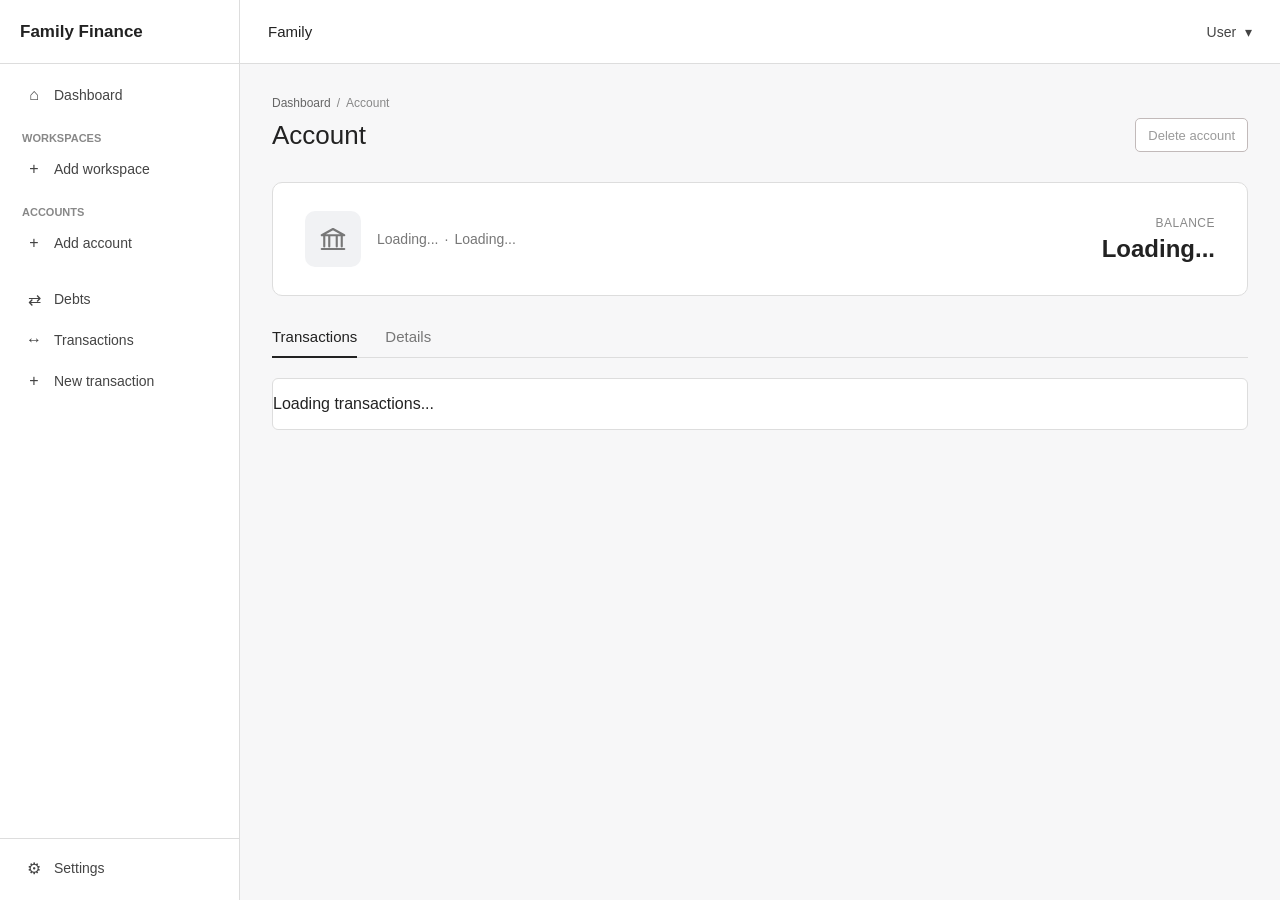
==== frontend/html/account.html @ 396f1c2f "huge update basically MVP frontend implemented, mostly minor bugs left.  next: shared transactions b" ====
<!DOCTYPE html>
<html lang="en">

<head>
    <meta charset="UTF-8">
    <meta name="viewport" content="width=device-width, initial-scale=1.0">

    <title>Account</title>

    <link rel="stylesheet" href="../css/style.css">
</head>

<body>

    <div id="page-content">
        <main class="content">

            <div class="breadcrumb">
                <a href="index.html">Dashboard</a>
                <span>/</span>
                <span id="account-breadcrumb-name">Account</span>
            </div>

            <div class="page-header account-page-header">
                <h1 id="account-name">Account</h1>
                <button class="button danger" id="delete-account-button" type="button">
                    Delete account
                </button>
            </div>

            <section class="account-header-card">

                <div class="account-header-main">

                    <div class="account-icon">
                        <svg viewBox="0 0 24 24" aria-hidden="true">
                            <path d="M3 9h18L12 4 3 9Z" />
                            <path d="M5 10v8" />
                            <path d="M9 10v8" />
                            <path d="M15 10v8" />
                            <path d="M19 10v8" />
                            <path d="M3 20h18" />
                        </svg>
                    </div>

                    <div class="account-header-info">

                        <div class="account-meta">
                            <span id="account-type">Loading...</span>
                            <span>·</span>
                            <span id="account-currency">Loading...</span>
                        </div>

                    </div>

                </div>

                <div class="account-balance">

                    <span class="account-balance-label">
                        Balance
                    </span>

                    <strong id="account-value">
                        Loading...
                    </strong>

                </div>

            </section>

            <section class="account-content">

                <div class="account-tabs">

                    <button class="account-tab active" id="account-transactions-tab" type="button">
                        Transactions
                    </button>

                    <button class="account-tab" id="account-details-tab" type="button">
                        Details
                    </button>

                </div>
                <div class="account-details-panel" id="account-details-panel" hidden>
                    <div class="account-detail-row">
                        <span>Type</span>
                        <strong id="account-details-type">—</strong>
                    </div>

                    <div class="account-detail-row">
                        <span>Currency</span>
                        <strong id="account-details-currency">—</strong>
                    </div>

                    <div class="account-detail-row">
                        <span>Owner</span>
                        <strong id="account-details-owner">—</strong>
                    </div>
                </div>

                <div class="transactions-list" id="account-transactions">
                    <p>Loading transactions...</p>
                </div>

            </section>

        </main>
    </div>

    <script src="../js/config.js"></script>
    <script src="../js/transaction-state.js"></script>
    <script src="../js/app-shell.js"></script>
    <script src="../js/transaction-api.js"></script>
    <script src="../js/transaction-render.js"></script>
    <script src="../js/account.js"></script>

</body>

</html>
---- frontend/css/style.css ----
/* =========================================================
   Family Finance — Main stylesheet
   ========================================================= */

/* =========================================================
   1. Reset / Base
   ========================================================= */

* {
    box-sizing: border-box;
}

html,
body {
    margin: 0;
    padding: 0;
    height: 100%;
}

body {
    font-family: Arial, Helvetica, sans-serif;
    background: #f7f7f8;
    color: #222;
}

button,
input {
    font-family: inherit;
}


/* =========================================================
   2. App Layout
   ========================================================= */

.app {
    display: flex;
    height: 100vh;
}

.main {
    flex: 1;
    display: flex;
    flex-direction: column;
    min-width: 0;
}


/* =========================================================
   3. Sidebar
   ========================================================= */

.sidebar {
    width: 240px;
    height: 100vh;

    display: flex;
    flex-direction: column;

    background: #fff;
    border-right: 1px solid #ddd;
}

.sidebar-header {
    height: 64px;

    display: flex;
    align-items: center;

    padding: 0 20px;

    border-bottom: 1px solid #ddd;
}

.logo {
    font-size: 17px;
    font-weight: 600;
}

.navigation {
    padding: 12px 10px;
}

.nav-item {
    height: 38px;

    display: flex;
    align-items: center;

    padding: 0 12px;
    margin-bottom: 3px;

    border-radius: 5px;

    color: #444;
    text-decoration: none;
    font-size: 14px;
}

.nav-item:hover {
    background: #f0f0f1;
}

.nav-item.active {
    background: #e9e9eb;
    color: #111;
    font-weight: 500;
}

.nav-icon {
    width: 24px;
    margin-right: 8px;

    text-align: center;
    font-size: 16px;
}

.nav-section {
    margin: 18px 0;
}

.nav-section-title {
    padding: 0 12px;
    margin-bottom: 6px;

    color: #888;
    font-size: 11px;
    font-weight: 600;
    text-transform: uppercase;
}

.sidebar-bottom {
    margin-top: auto;
    padding: 10px;

    border-top: 1px solid #ddd;
}


/* =========================================================
   4. Top Bar
   ========================================================= */

.topbar {
    height: 64px;

    display: flex;
    align-items: center;
    justify-content: space-between;

    padding: 0 28px;

    background: #fff;
    border-bottom: 1px solid #ddd;
}

.topbar-title {
    font-size: 15px;
    font-weight: 500;
}

.topbar-user {
    color: #444;
    font-size: 14px;
    cursor: pointer;
}

.user-arrow {
    margin-left: 5px;
}


/* =========================================================
   5. Page Content
   ========================================================= */

.content {
    flex: 1;

    padding: 32px;

    overflow-y: auto;
}

.page-header {
    margin-bottom: 30px;
}

.workspace-page-header, .account-page-header{
    display: flex;
    align-items: center;
    justify-content: space-between;
}

.page-header h1 {
    margin: 0;

    font-size: 26px;
    font-weight: 500;
}

.dashboard-section {
    margin-bottom: 36px;
}

.dashboard-section h2 {
    margin: 0 0 14px;

    font-size: 15px;
    font-weight: 500;
}

.placeholder {
    color: #888;
}


/* =========================================================
   6. Breadcrumb
   ========================================================= */

.breadcrumb {
    display: flex;
    align-items: center;
    gap: 6px;

    margin-bottom: 8px;

    color: #888;
    font-size: 12px;
}

.breadcrumb a {
    color: #666;
    text-decoration: none;
}

.breadcrumb a:hover {
    text-decoration: underline;
}


/* =========================================================
   7. Buttons
   ========================================================= */

.button {
    height: 34px;

    padding: 0 13px;

    border-radius: 5px;

    font-size: 13px;
    cursor: pointer;
}

.button.primary {
    border: 1px solid #555;
    background: #444;
    color: #fff;
}

.button.secondary {
    border: 1px solid #ccc;
    background: #fff;
    color: #444;
}

.button:hover {
    opacity: 0.85;
}


/* =========================================================
   8. Generic Section Actions
   ========================================================= */

.section-header {
    display: flex;
    align-items: center;
    justify-content: space-between;

    margin-bottom: 14px;
}

.section-header h2 {
    margin: 0;
}

.section-actions {
    display: flex;
    gap: 8px;
}


/* =========================================================
   9. Balances
   ========================================================= */

.balance-grid {
    display: grid;
    grid-template-columns: repeat(3, 1fr);
    gap: 14px;

    max-width: 900px;
}

.balance-card {
    padding: 18px 20px;

    background: #fff;
    border: 1px solid #ddd;
    border-radius: 6px;
}

.balance-currency {
    margin-bottom: 10px;

    color: #888;
    font-size: 12px;
    font-weight: 600;
}

.balance-value {
    font-size: 22px;
    font-weight: 500;
}

.positive {
    color: #247a45;
}

.negative {
    color: #b33a3a;
}


/* =========================================================
   10. Generic Transaction List
   Used by dashboard / compact transaction views
   ========================================================= */

.transactions-list {
    max-width: 1100px;

    background: #fff;
    border: 1px solid #ddd;
    border-radius: 6px;
    overflow: hidden;
}

.transaction {
    display: flex;
    flex-wrap: wrap;
    align-items: center;

    min-height: 66px;
    padding: 10px 16px;

    border-bottom: 1px solid #eee;

    cursor: pointer;
}

.transaction:last-child {
    border-bottom: none;
}

.transaction:hover {
    background: #fafafa;
}

.transaction-main {
    flex: 1;
    min-width: 0;
}

.transaction-description {
    margin-bottom: 4px;

    font-size: 14px;
    font-weight: 500;
}

.transaction-meta {
    color: #888;
    font-size: 12px;
}

.transaction-amount {
    width: 120px;

    text-align: right;

    font-size: 14px;
    font-weight: 500;
}

.transaction-expand {
    width: 25px;
    margin-left: 12px;

    color: #999;
    font-size: 20px;
    text-align: right;
}


/* Expanded transaction details */

.transaction-details {
    display: none;

    width: 100%;
    margin-top: 8px;
    padding: 18px 40px 10px 0;

    border-top: 1px solid #eee;
}

.transaction.expanded .transaction-details {
    display: block;
}

.transaction-detail {
    display: flex;
    justify-content: space-between;

    max-width: 500px;
    padding: 5px 0;

    font-size: 13px;
}

.transaction-detail span:first-child {
    color: #888;
}

.transaction-actions {
    display: flex;
    gap: 8px;

    margin-top: 14px;
}


/* Shared payment split */

.split-section {
    max-width: 600px;
    margin-top: 18px;
}

.split-title {
    margin-bottom: 8px;

    font-size: 13px;
    font-weight: 500;
}

.split-header,
.split-row {
    display: grid;
    grid-template-columns: 1fr 140px 100px;
    gap: 10px;
    align-items: center;
}

.split-header {
    padding: 7px 0;

    border-bottom: 1px solid #ddd;

    color: #888;
    font-size: 11px;
    font-weight: 600;
}

.split-row {
    padding: 7px 0;

    border-bottom: 1px solid #eee;

    font-size: 13px;
}

.split-row:last-child {
    border-bottom: none;
}

.split-header span:not(:first-child),
.split-row span:not(:first-child) {
    text-align: right;
}


/* =========================================================
   11. Workspace Navigation
   ========================================================= */

.workspace-nav {
    height: 44px;

    display: flex;
    align-items: center;
    gap: 24px;

    padding: 0 32px;

    background: #fff;
    border-bottom: 1px solid #ddd;
}

.workspace-nav-item {
    height: 44px;

    display: flex;
    align-items: center;

    color: #777;
    text-decoration: none;
    font-size: 13px;

    border-bottom: 2px solid transparent;
}

.workspace-nav-item:hover {
    color: #333;
}

.workspace-nav-item.active {
    color: #333;
    border-bottom-color: #555;
}


/* =========================================================
   12. Workspace — Debts
   ========================================================= */

.debts-list {
    max-width: 700px;
    border-top: 1px solid #ddd;
}

.debt-row {
    min-height: 52px;

    display: flex;
    align-items: center;

    padding: 8px 12px;

    border-bottom: 1px solid #eee;
}

.debt-member {
    flex: 1;

    font-size: 14px;
    font-weight: 500;
}

.debt-values {
    display: flex;
    align-items: center;
    gap: 24px;
}

.debt-value {
    min-width: 100px;

    color: inherit;
    font-size: 13px;
    font-weight: 500;
    text-align: right;
}


/* =========================================================
   13. Workspace — Members
   ========================================================= */

.members-list {
    max-width: 700px;
    border-top: 1px solid #ddd;
}

.member-row {
    min-height: 52px;

    display: flex;
    align-items: center;

    padding: 8px 12px;

    border-bottom: 1px solid #eee;
}

.member-info {
    flex: 1;

    display: flex;
    align-items: center;
    gap: 8px;
}

.member-name {
    font-size: 14px;
}

.permission-badge {
    padding: 3px 7px;

    border-radius: 5px;

    background: #eee;
    color: #666;

    font-size: 11px;
}

.member-debts {
    display: grid;
    grid-template-columns: 100px 100px 100px;
    gap: 24px;
    align-items: center;
}

.member-header {
    min-height: 38px;

    color: #888;
    font-size: 11px;
    font-weight: 600;
}

.member-header .member-debts span {
    text-align: right;
}


/* =========================================================
   14. Transactions Page
   ========================================================= */

/* Controls */

.transaction-controls {
    width: 100%;
    max-width: 1100px;

    display: flex;
    align-items: center;
    gap: 16px;

    margin-bottom: 24px;
}

.transaction-search {
    flex: 0 0 420px;
    width: 420px;
}

.transaction-search input {
    display: block;

    width: 100%;
    height: 36px;

    padding: 0 10px;

    border: 1px solid #ccc;
    border-radius: 4px;

    background: #fff;
    color: #222;
    font-size: 13px;
}

.transaction-search input:focus {
    outline: none;
    border-color: #888;
}

.deleted-toggle {
    flex: 0 0 auto;

    display: flex;
    align-items: center;
    gap: 7px;

    white-space: nowrap;

    font-size: 13px;
}

.deleted-toggle input {
    margin: 0;
}

.transaction-controls .button {
    flex: 0 0 auto;
}


/* Table */

.transactions-table {
    width: 100%;
    max-width: 1050px;

    overflow: hidden;

    background: #fff;
    border: 1px solid #ddd;
    border-radius: 5px;
}


/*
   Keep header and rows on exactly the same grid.
   Fixed columns are intentional:
   - Date / Workspace / Type / Paid by / Amount
     should remain visually stable.
   - Description gets the remaining practical space.
*/

.transaction-table-header,
.transactions-table .transaction {
    display: grid;

    grid-template-columns:
        80px 280px 130px 140px 100px 120px 30px;

    align-items: center;
}


/* Table header */

.transaction-table-header {
    min-height: 32px;
    padding: 0 14px;

    background: #fafafa;
    border-bottom: 1px solid #ddd;
}

.sort-button {
    display: flex;
    align-items: center;
    gap: 4px;

    padding: 0;

    border: none;
    background: none;

    color: #777;
    font-family: inherit;
    font-size: 11px;
    font-weight: 600;

    text-align: left;
    cursor: pointer;
}

.sort-button:hover {
    color: #333;
}


/* Table rows */

.transactions-table .transaction {
    min-height: 66px;

    padding: 12px 14px;

    border-bottom: 1px solid #eee;
}

.transactions-table .transaction:last-child {
    border-bottom: none;
}

.transactions-table .transaction:hover {
    background: #fafafa;
}

.transaction-date,
.transaction-workspace,
.transaction-type,
.transaction-paid-by {
    color: #666;
    font-size: 12px;
}

.transactions-table .transaction-amount {
    width: auto;

    text-align: right;
}

.transactions-table .transaction-expand {
    width: auto;
    margin-left: 0;

    text-align: center;
}


/* Expanded table transaction */

.transactions-table .transaction-details {
    display: none;

    grid-column: 1 / -1;

    width: auto;
    min-width: 0;

    padding: 18px 40px 10px 0;
    margin-top: 8px;

    border-top: 1px solid #eee;
}

.transactions-table .transaction.expanded .transaction-details {
    display: block;
}


/* Deleted transactions */

.deleted-transaction {
    opacity: 0.65;
}

.deleted-badge {
    display: inline-block;

    margin-left: 7px;
    padding: 2px 6px;

    border-radius: 4px;

    background: #eee;
    color: #777;

    font-size: 10px;
    font-weight: 500;
}


/* =========================================================
   15. Workspace / Legacy Utility Classes
   ========================================================= */

.workspace-title {
    font-size: 15px;
    font-weight: 500;
}

.user-menu {
    color: #555;
    font-size: 13px;
}

/* =========================================================
   Workspace — Recent transactions
   Use the same transaction layout as the Transactions page
   ========================================================= */

.transactions-list .transaction {
    display: grid;

    grid-template-columns:
        80px 1fr 130px 140px 100px 120px 30px;

    align-items: center;

    min-height: 66px;
    padding: 12px 14px;

    border-bottom: 1px solid #eee;
}

.transactions-list .transaction:last-child {
    border-bottom: none;
}

.transactions-list .transaction:hover {
    background: #fafafa;
}

.transactions-list .transaction-amount {
    width: auto;
    text-align: right;
}

.transactions-list .transaction-expand {
    width: auto;
    margin-left: 0;
    text-align: center;
}

.transactions-list .transaction-details {
    display: none;

    grid-column: 1 / -1;

    width: auto;
    min-width: 0;

    padding: 18px 40px 10px 0;
    margin-top: 8px;

    border-top: 1px solid #eee;
}

.transactions-list .transaction.expanded .transaction-details {
    display: block;
}


/* =========================================================
   Account page
   ========================================================= */

.account-header-card {
    display: flex;
    align-items: center;
    justify-content: space-between;
    gap: 32px;

    padding: 28px 32px;
    margin-bottom: 32px;

    background: #fff;
    border: 1px solid #ddd;
    border-radius: 10px;
}

.account-header-main {
    display: flex;
    align-items: center;
    gap: 16px;
}

.account-icon {
    width: 56px;
    height: 56px;

    display: flex;
    align-items: center;
    justify-content: center;

    background: #f1f2f4;
    border-radius: 10px;
}

.account-icon svg {
    width: 30px;
    height: 30px;

    fill: none;
    stroke: #777;
    stroke-width: 1.7;
    stroke-linecap: round;
    stroke-linejoin: round;
}

.account-header-info h1 {
    margin: 0 0 6px;
    font-size: 26px;
    font-weight: 600;
}

.account-meta {
    display: flex;
    gap: 6px;
    color: #777;
    font-size: 14px;
}

.account-balance {
    text-align: right;
}

.account-balance-label {
    display: block;
    margin-bottom: 5px;

    color: #888;
    font-size: 12px;
    text-transform: uppercase;
    letter-spacing: 0.04em;
}

.account-balance strong {
    font-size: 24px;
    font-weight: 600;
}


.account-content {
    margin-top: 8px;
}

.account-tabs {
    display: flex;
    gap: 28px;

    border-bottom: 1px solid #ddd;
    margin-bottom: 20px;
}

.account-tab {
    position: relative;

    padding: 0 0 12px;

    border: none;
    background: none;

    color: #777;
    font-size: 15px;
    cursor: pointer;
}

.account-tab.active {
    color: #222;
    font-weight: 500;
}

.account-tab.active::after {
    content: "";

    position: absolute;
    left: 0;
    right: 0;
    bottom: -1px;

    height: 2px;
    background: #222;
}


.account-details-panel {
    border: 1px solid #ddd;
    border-radius: 8px;
    background: #fff;
}

.account-detail-row {
    display: flex;
    justify-content: space-between;
    align-items: center;

    padding: 16px 20px;

    border-bottom: 1px solid #eee;
}

.account-detail-row:last-child {
    border-bottom: none;
}

.account-detail-row span {
    color: #777;
    font-size: 14px;
}

.account-detail-row strong {
    font-weight: 500;
}


.button.danger {
    padding: 7px 12px;
    font-size: 13px;
    color: #696868ab;
    border: 1px solid #c2baba;
    background: #fff;
}

.button.danger:hover {
    background: #fef3f2;
}
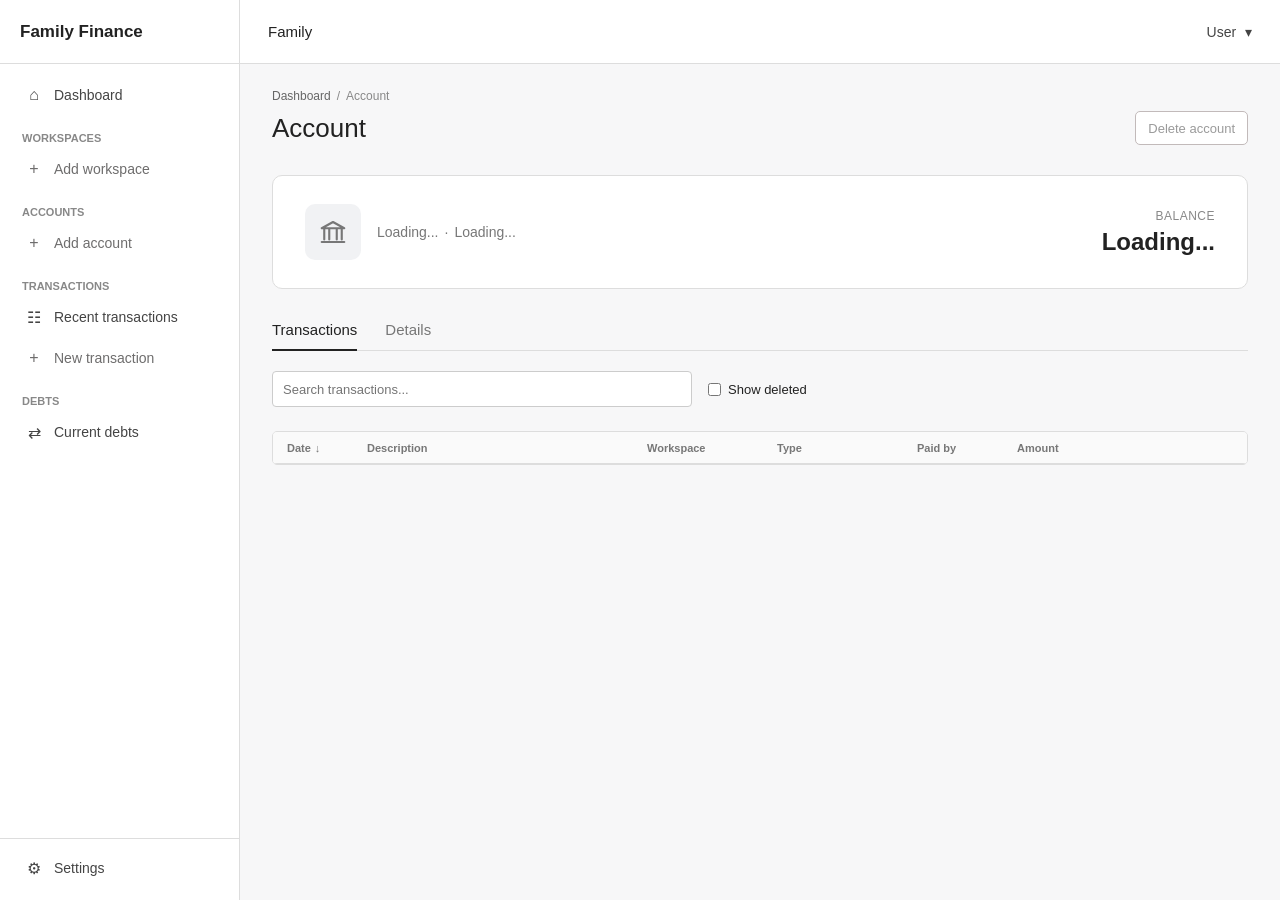
==== commit 4b891654: "massive frontend upgrade - revamped the left sidebar - started recreating the transactions rendering" ====
--- a/frontend/html/account.html
+++ b/frontend/html/account.html
@@ -99,8 +99,55 @@
                     </div>
                 </div>
 
-                <div class="transactions-list" id="account-transactions">
-                    <p>Loading transactions...</p>
+                <section class="transaction-controls">
+
+                    <div class="transaction-search">
+                        <input type="text" id="transaction-search" placeholder="Search transactions...">
+                    </div>
+
+                    <label class="deleted-toggle">
+                        <input type="checkbox">
+                        <span>Show deleted</span>
+                    </label>
+
+                </section>
+
+                <div class="transactions-table" id="account-transactions">
+                    <div class="transaction-table-header">
+
+                        <button class="sort-button" data-column="created_at">
+                            Date
+                            <span>↓</span>
+                        </button>
+
+                        <button class="sort-button" data-column="description">
+                            Description
+                            <span>↓</span>
+                        </button>
+
+                        <button class="sort-button" data-column="workspace">
+                            Workspace
+                            <span>↓</span>
+                        </button>
+
+                        <button class="sort-button" data-column="type">
+                            Type
+                            <span>↓</span>
+                        </button>
+
+                        <button class="sort-button" data-column="paid_by">
+                            Paid by
+                            <span>↓</span>
+                        </button>
+
+                        <button class="sort-button" data-column="amount">
+                            Amount
+                            <span>↓</span>
+                        </button>
+
+                        <span></span>
+
+                    </div>
                 </div>
 
             </section>
--- a/frontend/css/style.css
+++ b/frontend/css/style.css
@@ -14,7 +14,9 @@
 body {
     margin: 0;
     padding: 0;
+    width: 100%;
     height: 100%;
+    overflow: hidden;
 }
 
 body {
@@ -35,14 +37,29 @@
 
 .app {
     display: flex;
+    width: 100%;
     height: 100vh;
+    max-height: 100vh;
+    overflow: hidden;
 }
 
 .main {
     flex: 1;
     display: flex;
     flex-direction: column;
+
     min-width: 0;
+    min-height: 0;
+    height: 100vh;
+    overflow: hidden;
+}
+#page-content {
+    flex: 1;
+    min-height: 0;
+    min-width: 0;
+    overflow: hidden;
+    display: flex;
+    flex-direction: column;
 }
 
 
@@ -53,9 +70,12 @@
 .sidebar {
     width: 240px;
     height: 100vh;
+    flex-shrink: 0;
 
     display: flex;
     flex-direction: column;
+
+    overflow: hidden;
 
     background: #fff;
     border-right: 1px solid #ddd;
@@ -78,9 +98,13 @@
 }
 
 .navigation {
+    flex: 1;
+    min-height: 0;
+
     padding: 12px 10px;
-}
-
+
+    overflow-y: auto;
+}
 .nav-item {
     height: 38px;
 
@@ -143,6 +167,7 @@
 
 .topbar {
     height: 64px;
+    flex-shrink: 0;
 
     display: flex;
     align-items: center;
@@ -176,8 +201,10 @@
 
 .content {
     flex: 1;
+    min-height: 0;
 
     padding: 32px;
+    padding-top: 25px;
 
     overflow-y: auto;
 }
@@ -186,7 +213,8 @@
     margin-bottom: 30px;
 }
 
-.workspace-page-header, .account-page-header{
+.workspace-page-header,
+.account-page-header {
     display: flex;
     align-items: center;
     justify-content: space-between;
@@ -284,6 +312,10 @@
     margin-bottom: 14px;
 }
 
+.section-header-wide {
+    max-width: 1100px;
+}
+
 .section-header h2 {
     margin: 0;
 }
@@ -355,7 +387,7 @@
     flex-wrap: wrap;
     align-items: center;
 
-    min-height: 66px;
+    min-height: 50px;
     padding: 10px 16px;
 
     border-bottom: 1px solid #eee;
@@ -404,8 +436,13 @@
     color: #999;
     font-size: 20px;
     text-align: right;
-}
-
+
+    transition: transform 0.15s ease;
+}
+
+.transaction.expanded .transaction-expand {
+    transform: rotate(90deg);
+}
 
 /* Expanded transaction details */
 
@@ -775,7 +812,8 @@
 /* Table rows */
 
 .transactions-table .transaction {
-    min-height: 66px;
+    min-height: 50px;
+    grid-template-rows: 50px auto;
 
     padding: 12px 14px;
 
@@ -879,10 +917,12 @@
 
     grid-template-columns:
         80px 1fr 130px 140px 100px 120px 30px;
-
-    align-items: center;
-
-    min-height: 66px;
+    
+    grid-template-rows: 50px auto;
+
+    align-items: center;
+
+    min-height: 50px;
     padding: 12px 14px;
 
     border-bottom: 1px solid #eee;
@@ -1089,4 +1129,45 @@
 
 .button.danger:hover {
     background: #fef3f2;
+}
+
+.settlement-meta {
+    margin-bottom: 12px;
+    color: #c20e0eab;
+    font-size: 0.9rem;
+}
+
+.settlement-compensated {
+    color: #1dbe17ab;
+    font-size: 0.9rem;
+    font-weight: 500;
+}
+
+
+.nav-add-item {
+    color: #6e6d6d;
+    font-weight: 500;
+}
+
+
+
+
+
+.debts-overview-grid {
+    display: grid;
+    grid-template-columns: 1fr 1fr;
+    gap: 40px;
+}
+
+.debts-overview-grid > div {
+    min-width: 0;
+}
+
+
+.compensate-workspace-debt-button {
+    margin-left: 12px;
+}
+
+.global-debts-section {
+    margin-bottom: 32px;
 }
